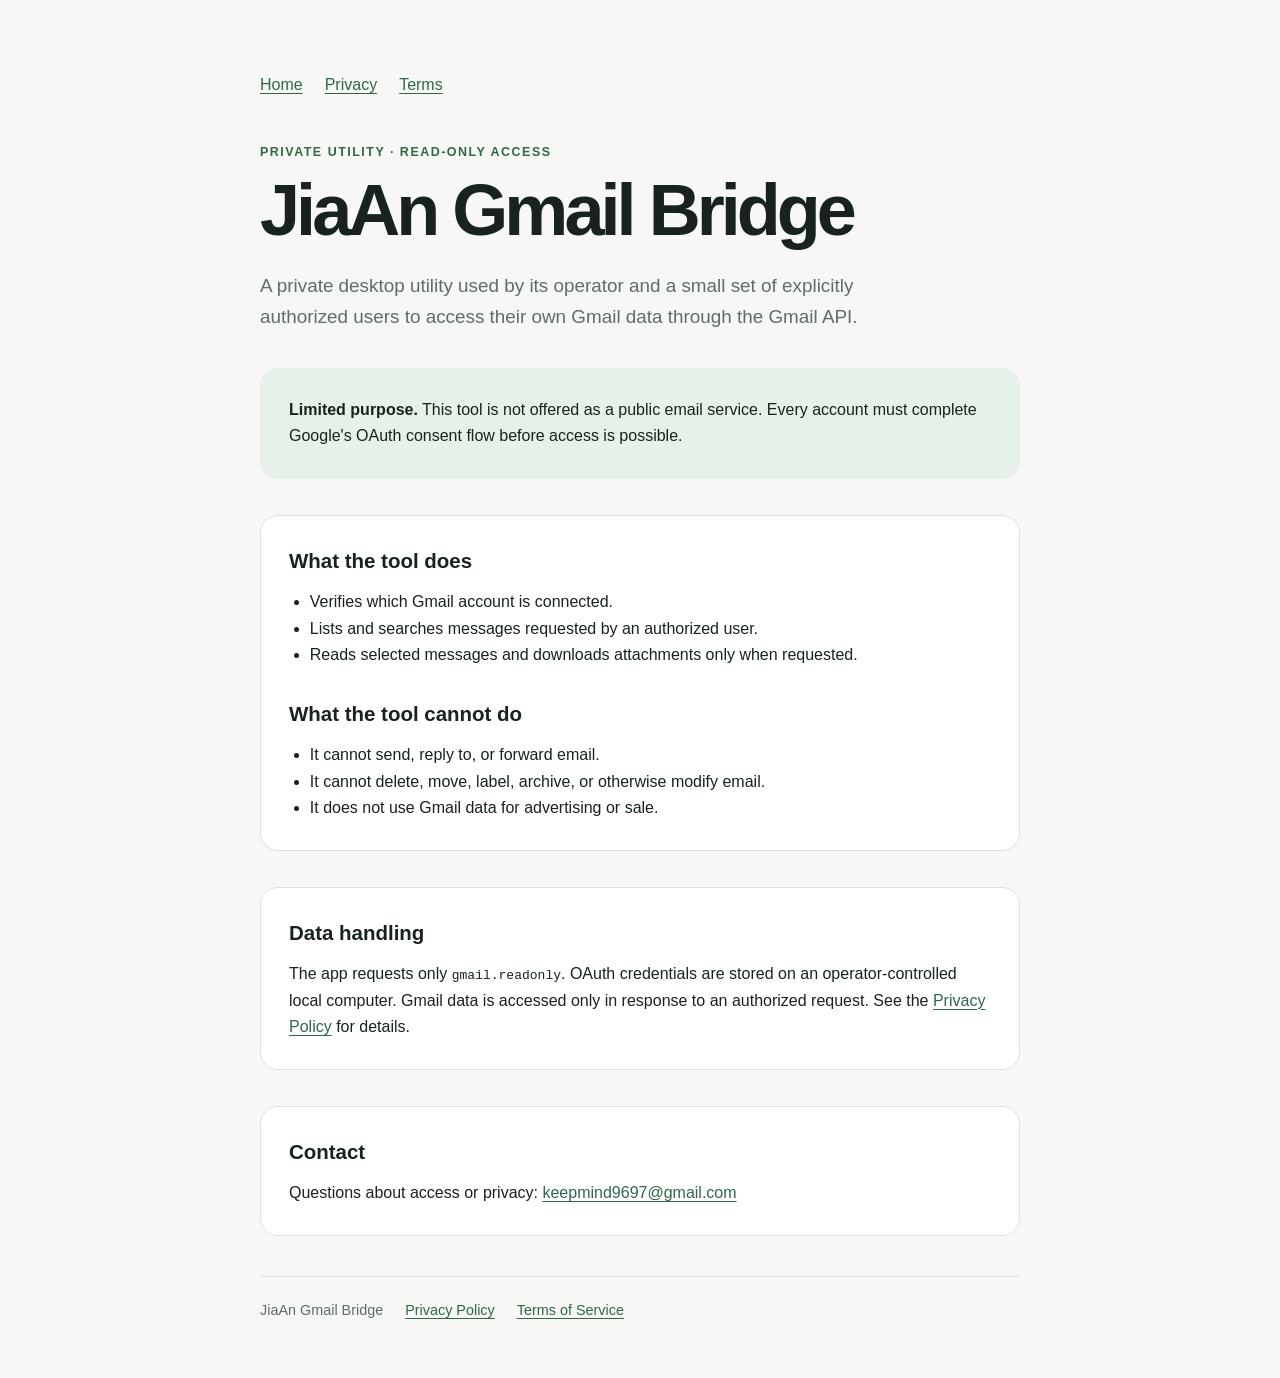
==== index.html @ a02de0f7 "Publish Gmail Bridge OAuth information pages" ====
<!doctype html>
<html lang="en">
  <head>
    <meta charset="utf-8">
    <meta name="viewport" content="width=device-width, initial-scale=1">
    <meta name="description" content="JiaAn Gmail Bridge is a private, read-only Gmail utility for explicitly authorized accounts.">
    <title>JiaAn Gmail Bridge</title>
    <link rel="stylesheet" href="/styles.css">
  </head>
  <body>
    <main>
      <nav aria-label="Policy navigation">
        <a href="/">Home</a>
        <a href="/privacy.html">Privacy</a>
        <a href="/terms.html">Terms</a>
      </nav>

      <p class="eyebrow">Private utility · Read-only access</p>
      <h1>JiaAn Gmail Bridge</h1>
      <p class="lead">
        A private desktop utility used by its operator and a small set of explicitly authorized users to access their own Gmail data through the Gmail API.
      </p>

      <div class="notice">
        <strong>Limited purpose.</strong> This tool is not offered as a public email service. Every account must complete Google's OAuth consent flow before access is possible.
      </div>

      <section>
        <h2>What the tool does</h2>
        <ul>
          <li>Verifies which Gmail account is connected.</li>
          <li>Lists and searches messages requested by an authorized user.</li>
          <li>Reads selected messages and downloads attachments only when requested.</li>
        </ul>

        <h2 style="margin-top: 28px;">What the tool cannot do</h2>
        <ul>
          <li>It cannot send, reply to, or forward email.</li>
          <li>It cannot delete, move, label, archive, or otherwise modify email.</li>
          <li>It does not use Gmail data for advertising or sale.</li>
        </ul>
      </section>

      <section>
        <h2>Data handling</h2>
        <p>
          The app requests only <code>gmail.readonly</code>. OAuth credentials are stored on an operator-controlled local computer. Gmail data is accessed only in response to an authorized request. See the <a href="/privacy.html">Privacy Policy</a> for details.
        </p>
      </section>

      <section>
        <h2>Contact</h2>
        <p>Questions about access or privacy: <a href="mailto:keepmind9697@gmail.com">keepmind9697@gmail.com</a></p>
      </section>

      <footer>
        <span>JiaAn Gmail Bridge</span>
        <a href="/privacy.html">Privacy Policy</a>
        <a href="/terms.html">Terms of Service</a>
      </footer>
    </main>
  </body>
</html>
---- styles.css ----
:root {
  color-scheme: light;
  --ink: #18231d;
  --muted: #5f6d64;
  --paper: #f7f8f5;
  --card: #ffffff;
  --line: #dce2dc;
  --accent: #2f6849;
  --accent-soft: #e5f1e9;
}

* {
  box-sizing: border-box;
}

body {
  margin: 0;
  color: var(--ink);
  background: var(--paper);
  font-family: -apple-system, BlinkMacSystemFont, "Segoe UI", sans-serif;
  line-height: 1.65;
}

main {
  width: min(760px, calc(100% - 32px));
  margin: 0 auto;
  padding: 72px 0 56px;
}

.eyebrow {
  margin: 0 0 12px;
  color: var(--accent);
  font-size: 0.78rem;
  font-weight: 700;
  letter-spacing: 0.12em;
  text-transform: uppercase;
}

h1 {
  margin: 0;
  font-size: clamp(2.2rem, 7vw, 4.5rem);
  letter-spacing: -0.055em;
  line-height: 0.98;
}

.lead {
  max-width: 650px;
  margin: 24px 0 0;
  color: var(--muted);
  font-size: 1.18rem;
}

.notice,
section {
  margin-top: 36px;
  padding: 28px;
  border: 1px solid var(--line);
  border-radius: 18px;
  background: var(--card);
}

.notice {
  background: var(--accent-soft);
  border-color: transparent;
}

h2 {
  margin: 0 0 12px;
  font-size: 1.28rem;
}

h3 {
  margin: 26px 0 6px;
  font-size: 1.05rem;
}

p,
ul {
  margin-top: 10px;
  margin-bottom: 0;
}

ul {
  padding-left: 1.3rem;
}

a {
  color: var(--accent);
  text-decoration-thickness: 1px;
  text-underline-offset: 3px;
}

nav,
footer {
  display: flex;
  flex-wrap: wrap;
  gap: 12px 22px;
  color: var(--muted);
}

nav {
  margin-bottom: 44px;
}

footer {
  margin-top: 40px;
  padding-top: 22px;
  border-top: 1px solid var(--line);
  font-size: 0.9rem;
}

@media (max-width: 560px) {
  main {
    padding-top: 42px;
  }

  .notice,
  section {
    padding: 22px;
    border-radius: 14px;
  }
}
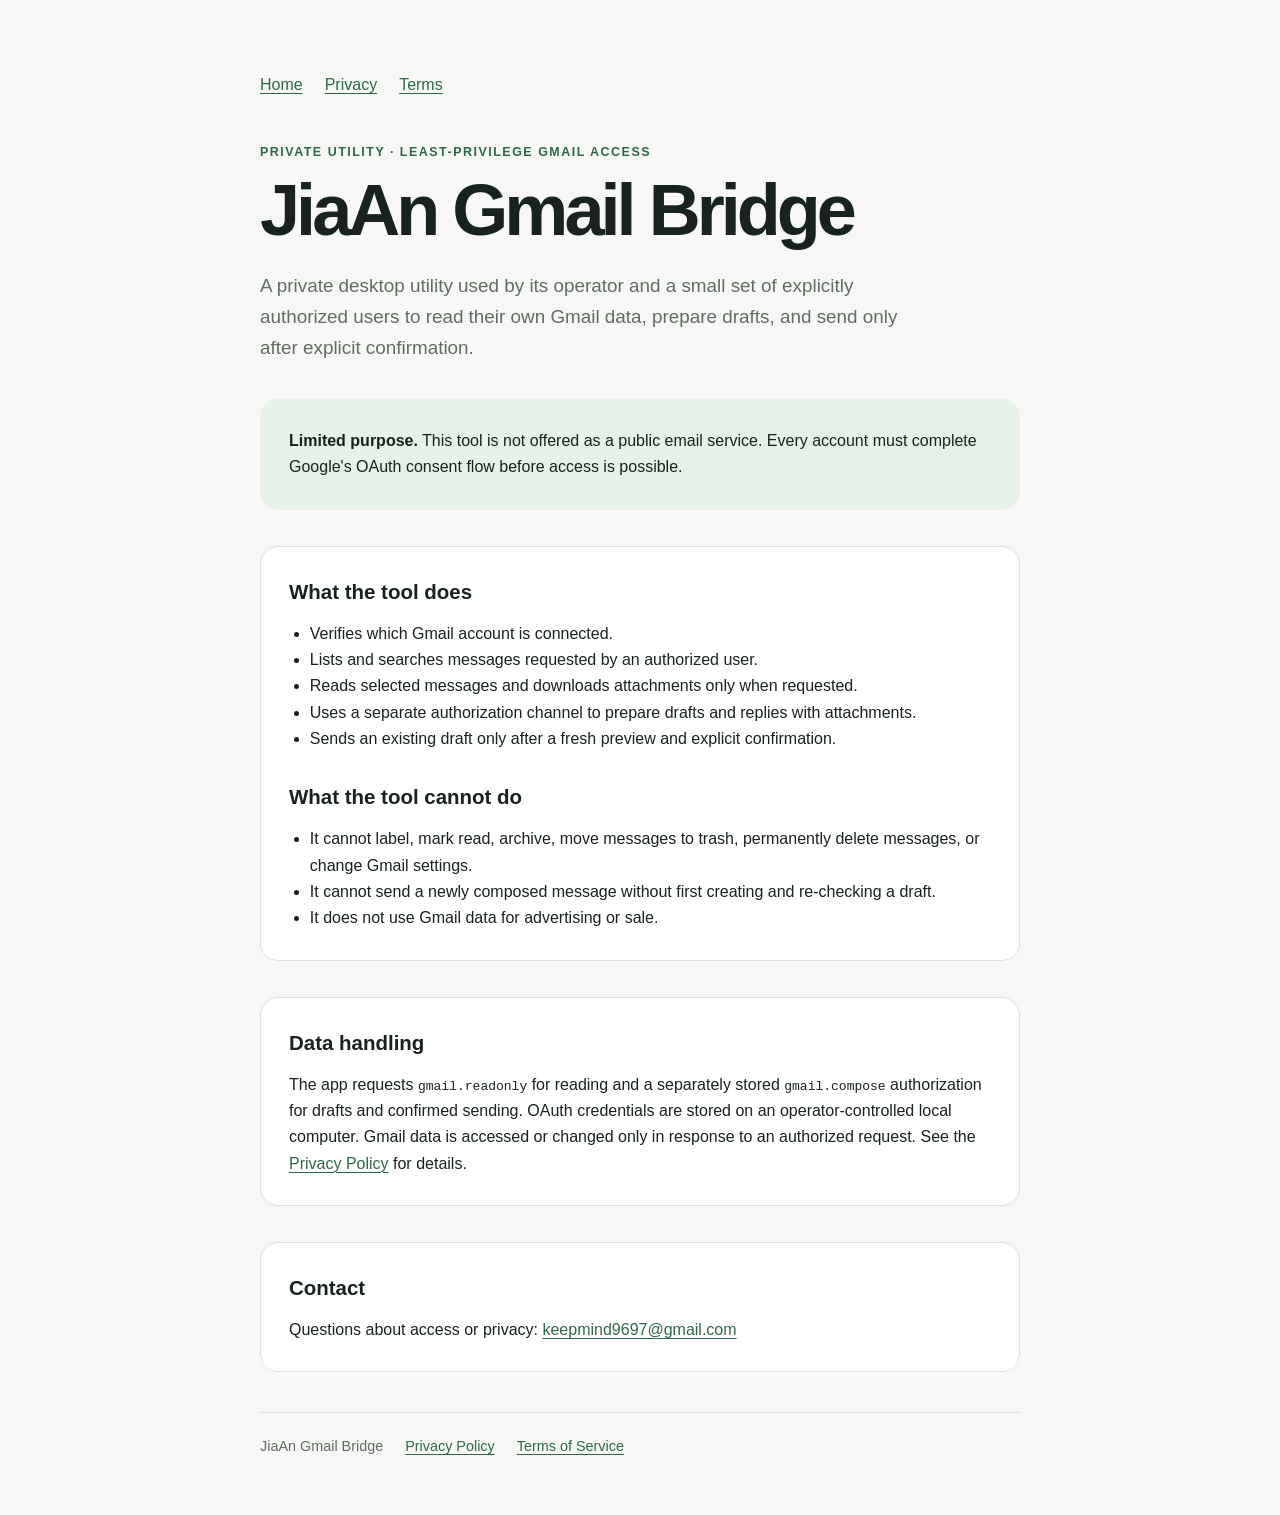
==== commit 434e8dc1: "Document confirmed Gmail compose access" ====
--- a/index.html
+++ b/index.html
@@ -3,7 +3,7 @@
   <head>
     <meta charset="utf-8">
     <meta name="viewport" content="width=device-width, initial-scale=1">
-    <meta name="description" content="JiaAn Gmail Bridge is a private, read-only Gmail utility for explicitly authorized accounts.">
+    <meta name="description" content="JiaAn Gmail Bridge is a private Gmail utility with isolated read-only and confirmed compose channels for explicitly authorized accounts.">
     <title>JiaAn Gmail Bridge</title>
     <link rel="stylesheet" href="/styles.css">
   </head>
@@ -15,10 +15,10 @@
         <a href="/terms.html">Terms</a>
       </nav>
 
-      <p class="eyebrow">Private utility · Read-only access</p>
+      <p class="eyebrow">Private utility · Least-privilege Gmail access</p>
       <h1>JiaAn Gmail Bridge</h1>
       <p class="lead">
-        A private desktop utility used by its operator and a small set of explicitly authorized users to access their own Gmail data through the Gmail API.
+        A private desktop utility used by its operator and a small set of explicitly authorized users to read their own Gmail data, prepare drafts, and send only after explicit confirmation.
       </p>
 
       <div class="notice">
@@ -31,12 +31,14 @@
           <li>Verifies which Gmail account is connected.</li>
           <li>Lists and searches messages requested by an authorized user.</li>
           <li>Reads selected messages and downloads attachments only when requested.</li>
+          <li>Uses a separate authorization channel to prepare drafts and replies with attachments.</li>
+          <li>Sends an existing draft only after a fresh preview and explicit confirmation.</li>
         </ul>
 
         <h2 style="margin-top: 28px;">What the tool cannot do</h2>
         <ul>
-          <li>It cannot send, reply to, or forward email.</li>
-          <li>It cannot delete, move, label, archive, or otherwise modify email.</li>
+          <li>It cannot label, mark read, archive, move messages to trash, permanently delete messages, or change Gmail settings.</li>
+          <li>It cannot send a newly composed message without first creating and re-checking a draft.</li>
           <li>It does not use Gmail data for advertising or sale.</li>
         </ul>
       </section>
@@ -44,7 +46,7 @@
       <section>
         <h2>Data handling</h2>
         <p>
-          The app requests only <code>gmail.readonly</code>. OAuth credentials are stored on an operator-controlled local computer. Gmail data is accessed only in response to an authorized request. See the <a href="/privacy.html">Privacy Policy</a> for details.
+          The app requests <code>gmail.readonly</code> for reading and a separately stored <code>gmail.compose</code> authorization for drafts and confirmed sending. OAuth credentials are stored on an operator-controlled local computer. Gmail data is accessed or changed only in response to an authorized request. See the <a href="/privacy.html">Privacy Policy</a> for details.
         </p>
       </section>
 
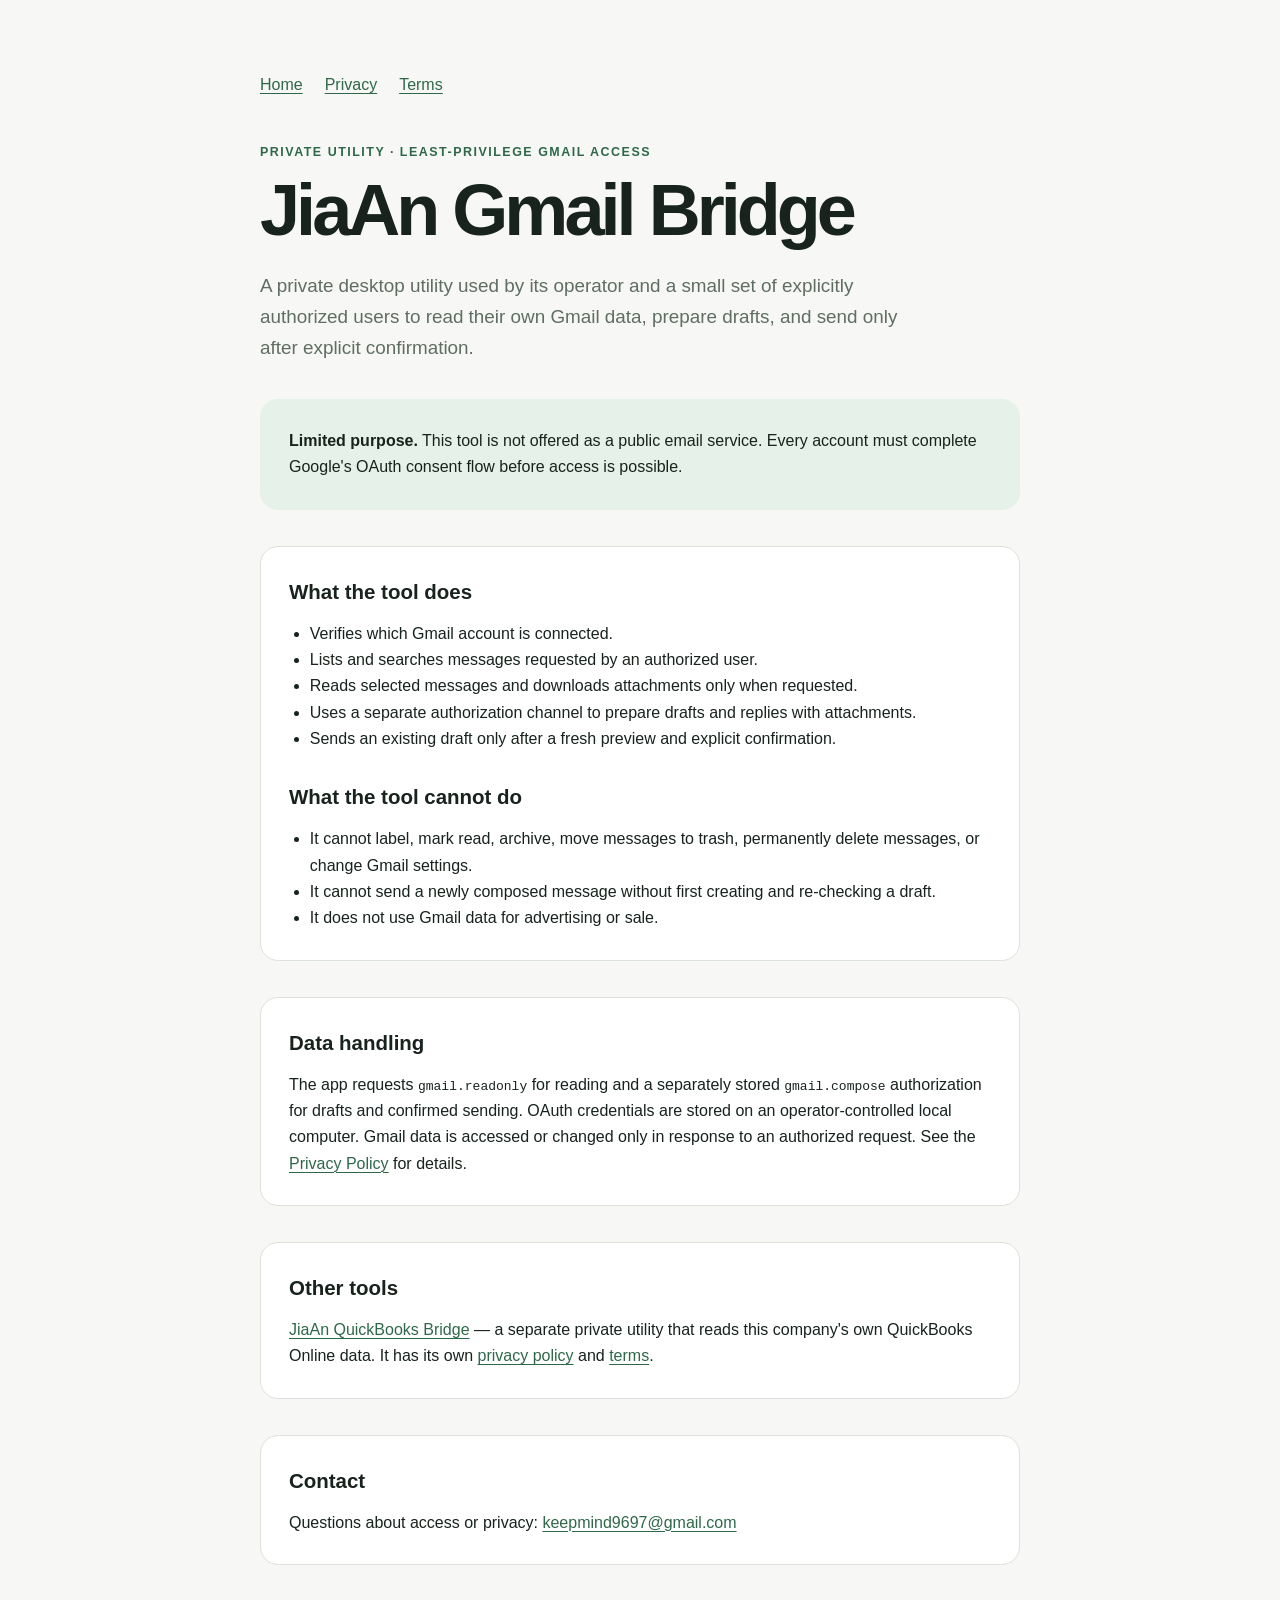
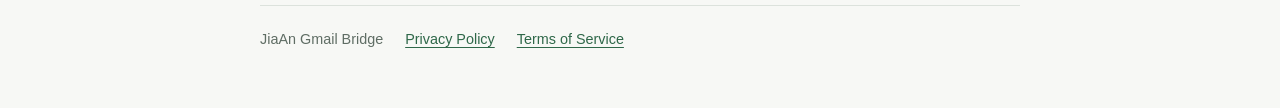
==== commit 281fb77d: "Add QuickBooks Bridge public pages Intuit requires a public EULA, privacy policy, launch URL and con" ====
--- a/index.html
+++ b/index.html
@@ -51,6 +51,13 @@
       </section>
 
       <section>
+        <h2>Other tools</h2>
+        <p>
+          <a href="/qb.html">JiaAn QuickBooks Bridge</a> — a separate private utility that reads this company's own QuickBooks Online data. It has its own <a href="/qb-privacy.html">privacy policy</a> and <a href="/qb-terms.html">terms</a>.
+        </p>
+      </section>
+
+      <section>
         <h2>Contact</h2>
         <p>Questions about access or privacy: <a href="mailto:keepmind9697@gmail.com">keepmind9697@gmail.com</a></p>
       </section>
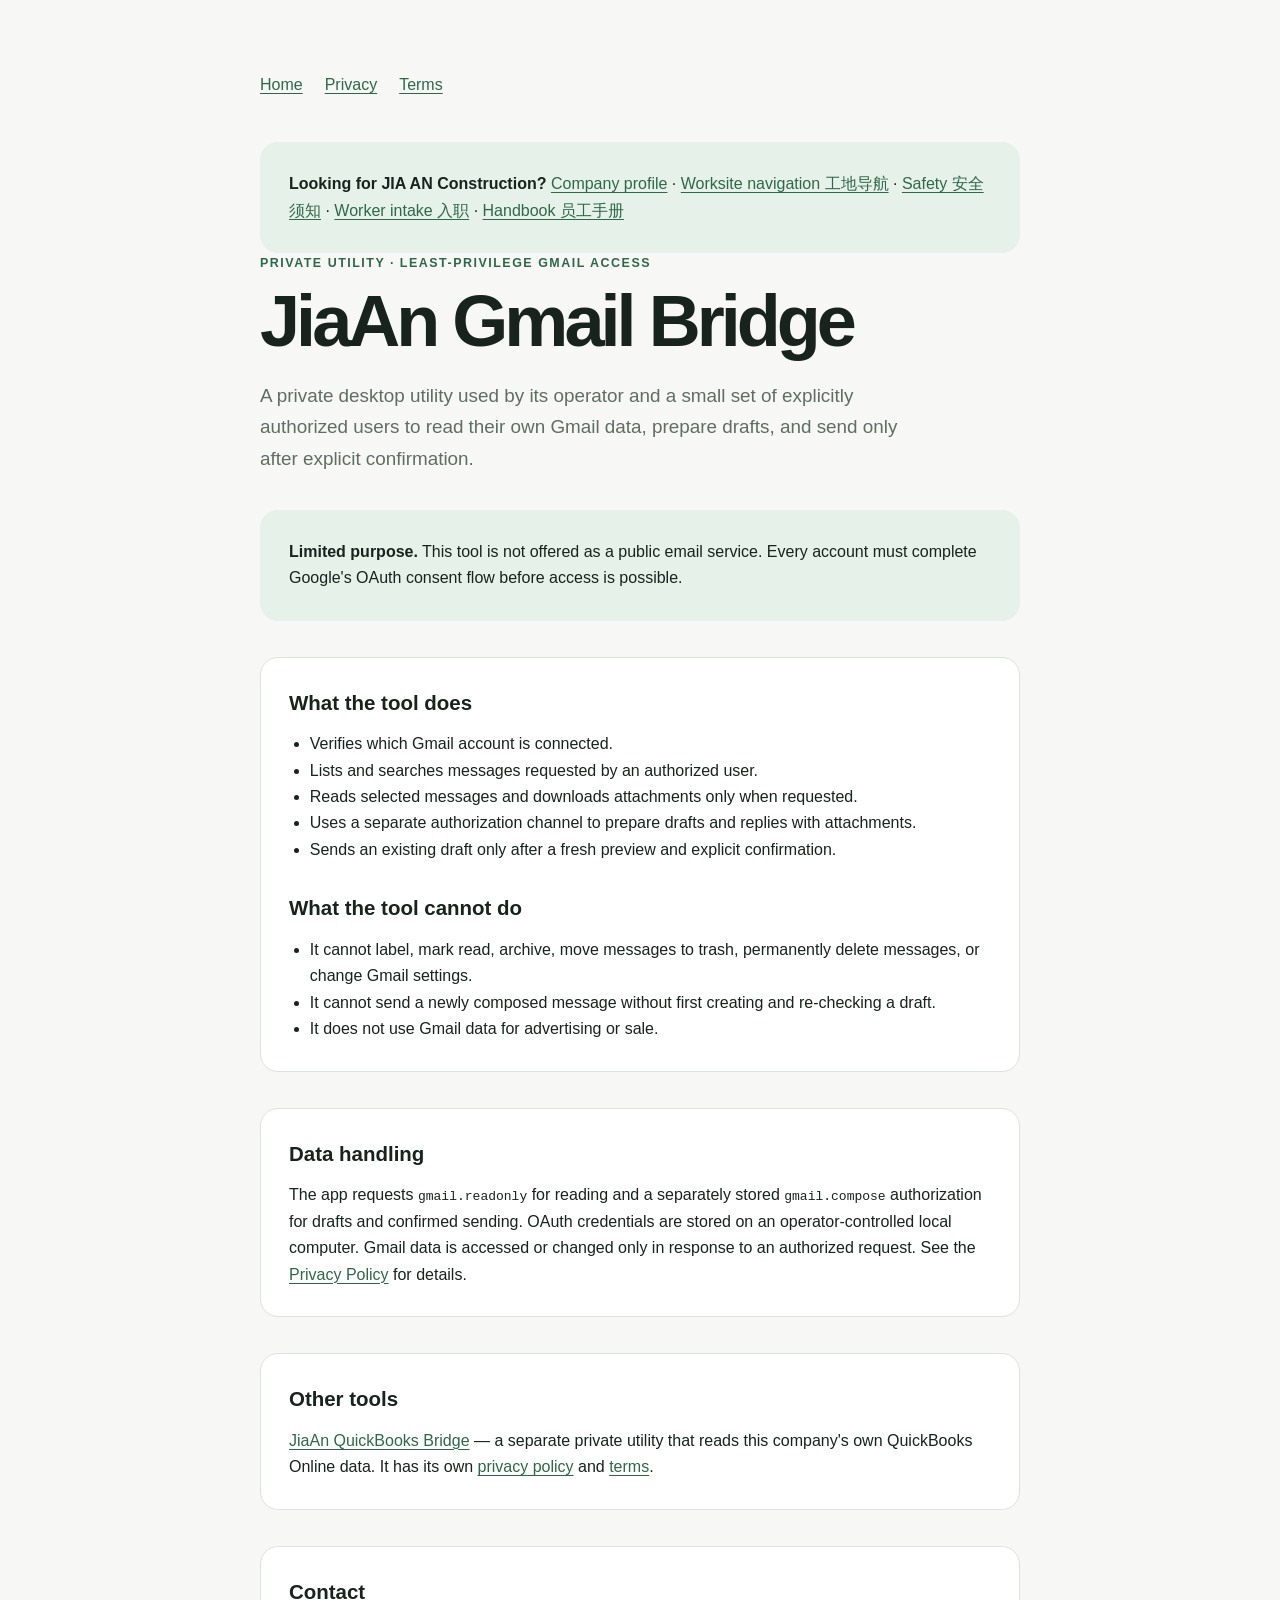
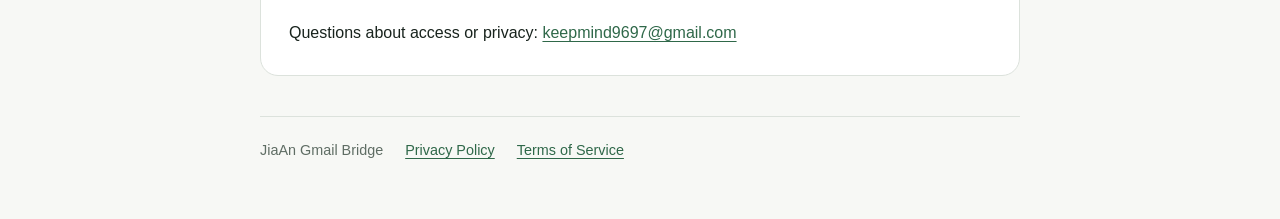
==== commit 5eed777e: "首页加公司入口：公司介绍、工地导航、安全须知、入职、手册；Gmail Bridge 说明原样保留 Co-Authored-By: Claude Opus 5.5 <noreply@anthropic." ====
--- a/index.html
+++ b/index.html
@@ -14,6 +14,15 @@
         <a href="/privacy.html">Privacy</a>
         <a href="/terms.html">Terms</a>
       </nav>
+
+      <div class="notice">
+        <strong>Looking for JIA AN Construction?</strong>
+        <a href="/company-profile/">Company profile</a> ·
+        <a href="/site-nav/">Worksite navigation 工地导航</a> ·
+        <a href="/safety/">Safety 安全须知</a> ·
+        <a href="/worker-intake/">Worker intake 入职</a> ·
+        <a href="/handbook/">Handbook 员工手册</a>
+      </div>
 
       <p class="eyebrow">Private utility · Least-privilege Gmail access</p>
       <h1>JiaAn Gmail Bridge</h1>
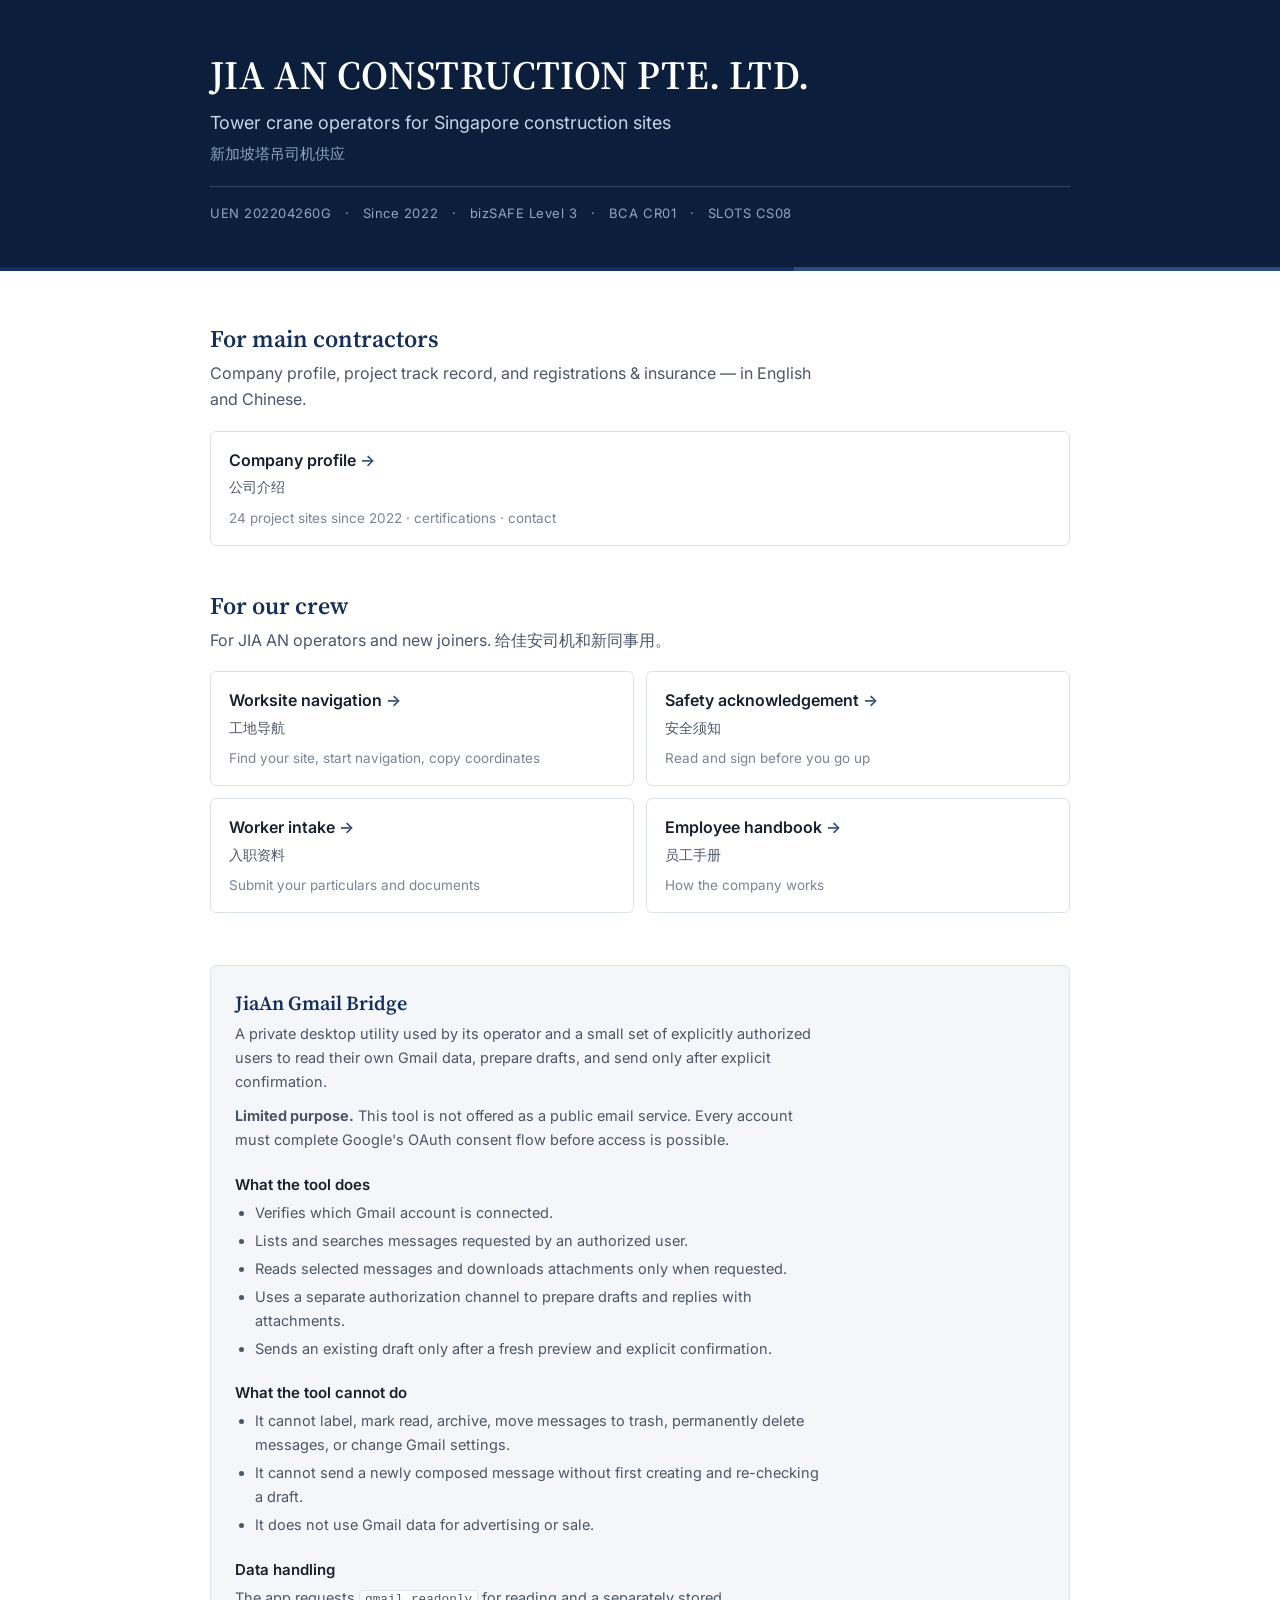
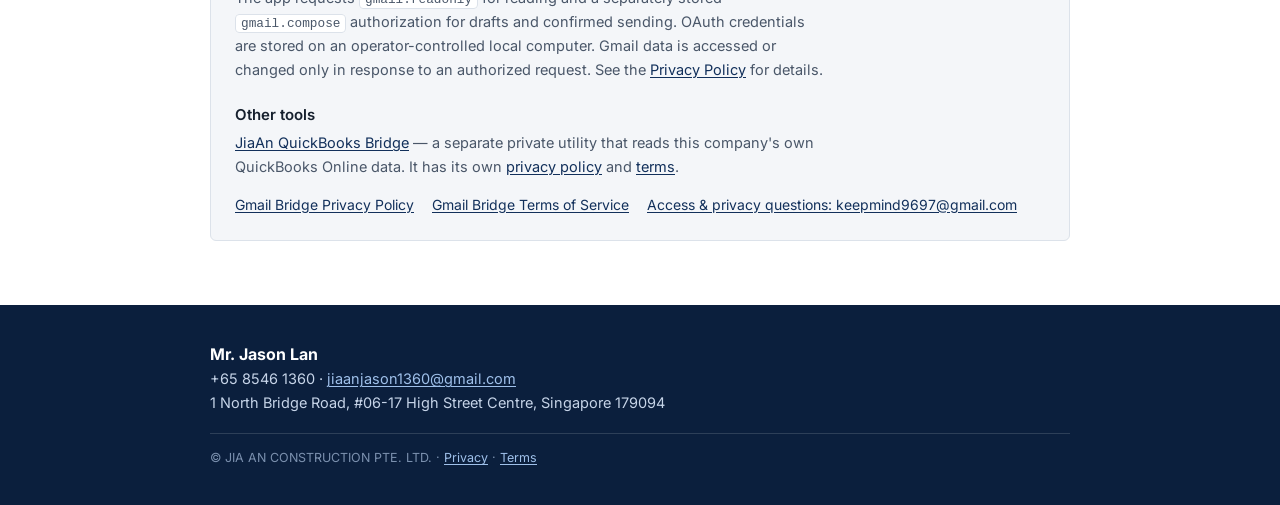
==== commit 0d8cfc7c: "首页改成与公司介绍同一套视觉：海军蓝信头、工具卡片；Gmail Bridge 说明全文保留在下方 Co-Authored-By: Claude Opus 5.5 <noreply@anthropic." ====
--- a/index.html
+++ b/index.html
@@ -1,81 +1,166 @@
 <!doctype html>
 <html lang="en">
-  <head>
-    <meta charset="utf-8">
-    <meta name="viewport" content="width=device-width, initial-scale=1">
-    <meta name="description" content="JiaAn Gmail Bridge is a private Gmail utility with isolated read-only and confirmed compose channels for explicitly authorized accounts.">
-    <title>JiaAn Gmail Bridge</title>
-    <link rel="stylesheet" href="/styles.css">
-  </head>
-  <body>
-    <main>
-      <nav aria-label="Policy navigation">
-        <a href="/">Home</a>
-        <a href="/privacy.html">Privacy</a>
-        <a href="/terms.html">Terms</a>
-      </nav>
+<head>
+<meta charset="utf-8">
+<meta name="viewport" content="width=device-width,initial-scale=1">
+<title>JIA AN Construction Pte. Ltd.</title>
+<meta name="description" content="JIA AN Construction — tower crane operators for Singapore construction sites. Company profile, worksite navigation and crew tools. Also home of JiaAn Gmail Bridge, a private Gmail utility.">
+<link rel="preconnect" href="https://fonts.googleapis.com">
+<link rel="preconnect" href="https://fonts.gstatic.com" crossorigin>
+<link href="https://fonts.googleapis.com/css2?family=Source+Serif+4:opsz,wght@8..60,400;8..60,600&family=Inter:wght@400;500;600;700&display=swap" rel="stylesheet">
+<!-- 与 company-profile 同一套视觉：深海军蓝信头、Source Serif 标题、Inter 正文 -->
+<style>
+:root{
+  --navy:#12305B; --navy-l:#2C4E7E;
+  --ink:#16202E; --ink-2:#4A5769; --ink-3:#78859A;
+  --ground:#FFFFFF; --ground-2:#F4F6F9; --rule:#DCE2EA;
+  --serif:"Source Serif 4",Georgia,"Songti SC",serif;
+  --sans:Inter,-apple-system,"PingFang SC","Hiragino Sans GB",sans-serif;
+}
+@media (prefers-color-scheme: dark){
+  :root:not([data-theme="light"]){
+    --navy:#9FC0EA; --navy-l:#6F93C2; --ink:#E6EAF0; --ink-2:#AEB8C6; --ink-3:#7D8898;
+    --ground:#0E1622; --ground-2:#152033; --rule:#243247;
+  }
+}
+:root[data-theme="dark"]{
+  --navy:#9FC0EA; --navy-l:#6F93C2; --ink:#E6EAF0; --ink-2:#AEB8C6; --ink-3:#7D8898;
+  --ground:#0E1622; --ground-2:#152033; --rule:#243247;
+}
+*{box-sizing:border-box}
+html{-webkit-text-size-adjust:100%}
+body{margin:0;background:var(--ground);color:var(--ink);font:400 16px/1.65 var(--sans);overflow-x:hidden}
+a{color:var(--navy);text-underline-offset:2px}
+.in{max-width:860px;margin:0 auto}
 
-      <div class="notice">
-        <strong>Looking for JIA AN Construction?</strong>
-        <a href="/company-profile/">Company profile</a> ·
-        <a href="/site-nav/">Worksite navigation 工地导航</a> ·
-        <a href="/safety/">Safety 安全须知</a> ·
-        <a href="/worker-intake/">Worker intake 入职</a> ·
-        <a href="/handbook/">Handbook 员工手册</a>
-      </div>
+.head{background:#0B1F3D;color:#fff;padding:52px 24px 42px}
+.head h1{font:600 clamp(26px,5vw,40px)/1.15 var(--serif);margin:0 0 10px;letter-spacing:.01em;text-wrap:balance}
+.head .tag{font-size:clamp(15px,2.4vw,18px);color:#C6D4E8;margin:0 0 4px}
+.head .tag-zh{font-size:15px;color:#8FA6C4;margin:0 0 20px}
+.head .meta{font-size:13px;color:#8FA6C4;letter-spacing:.04em;border-top:1px solid rgba(255,255,255,.16);padding-top:16px;margin:0}
+.rule{height:4px;background:linear-gradient(90deg,#12305B 0 62%,#2C4E7E 62%)}
 
-      <p class="eyebrow">Private utility · Least-privilege Gmail access</p>
-      <h1>JiaAn Gmail Bridge</h1>
-      <p class="lead">
-        A private desktop utility used by its operator and a small set of explicitly authorized users to read their own Gmail data, prepare drafts, and send only after explicit confirmation.
-      </p>
+main{padding:8px 24px 64px}
+h2{font:600 clamp(20px,3.4vw,24px)/1.3 var(--serif);color:var(--navy);margin:44px 0 6px}
+.lede{color:var(--ink-2);margin:0 0 18px;max-width:62ch}
 
-      <div class="notice">
-        <strong>Limited purpose.</strong> This tool is not offered as a public email service. Every account must complete Google's OAuth consent flow before access is possible.
-      </div>
+.grid{display:grid;grid-template-columns:repeat(auto-fit,minmax(300px,1fr));gap:12px}
+.card{display:flex;flex-direction:column;gap:4px;padding:18px 18px 16px;border:1px solid var(--rule);
+  border-radius:6px;background:var(--ground);text-decoration:none;color:inherit;
+  transition:border-color .15s, background .15s}
+.card:hover{border-color:var(--navy-l);background:var(--ground-2)}
+.card:focus-visible{outline:2px solid var(--navy);outline-offset:2px}
+.card b{font:600 16px/1.35 var(--sans);color:var(--ink)}
+.card b::after{content:" →";color:var(--navy-l)}
+.card .zh{font-size:14px;color:var(--ink-2)}
+.card .d{font-size:13.5px;color:var(--ink-3);margin-top:4px}
 
-      <section>
-        <h2>What the tool does</h2>
-        <ul>
-          <li>Verifies which Gmail account is connected.</li>
-          <li>Lists and searches messages requested by an authorized user.</li>
-          <li>Reads selected messages and downloads attachments only when requested.</li>
-          <li>Uses a separate authorization channel to prepare drafts and replies with attachments.</li>
-          <li>Sends an existing draft only after a fresh preview and explicit confirmation.</li>
-        </ul>
+.util{margin-top:52px;padding:24px;background:var(--ground-2);border:1px solid var(--rule);border-radius:6px}
+.util h2{margin-top:0;font-size:20px}
+.util h3{font:600 15px/1.4 var(--sans);margin:22px 0 6px;color:var(--ink)}
+.util p,.util ul{font-size:14.5px;color:var(--ink-2);max-width:66ch;margin:0 0 10px}
+.util ul{padding-left:20px}
+.util li{margin-bottom:4px}
+.util code{background:var(--ground);border:1px solid var(--rule);border-radius:4px;padding:1px 5px;font-size:.88em;
+  font-family:ui-monospace,SFMono-Regular,Menlo,monospace}
+.util .links{display:flex;flex-wrap:wrap;gap:6px 18px;font-size:14px;margin-top:14px}
 
-        <h2 style="margin-top: 28px;">What the tool cannot do</h2>
-        <ul>
-          <li>It cannot label, mark read, archive, move messages to trash, permanently delete messages, or change Gmail settings.</li>
-          <li>It cannot send a newly composed message without first creating and re-checking a draft.</li>
-          <li>It does not use Gmail data for advertising or sale.</li>
-        </ul>
-      </section>
+footer{background:#0B1F3D;color:#C6D4E8;padding:36px 24px;font-size:14.5px}
+footer b{color:#fff;font-size:16px}
+footer a{color:#9FC0EA}
+footer .fine{margin-top:18px;padding-top:14px;font-size:12.5px;color:#7B90AE;border-top:1px solid rgba(255,255,255,.14)}
+</style>
+</head>
+<body>
 
-      <section>
-        <h2>Data handling</h2>
-        <p>
-          The app requests <code>gmail.readonly</code> for reading and a separately stored <code>gmail.compose</code> authorization for drafts and confirmed sending. OAuth credentials are stored on an operator-controlled local computer. Gmail data is accessed or changed only in response to an authorized request. See the <a href="/privacy.html">Privacy Policy</a> for details.
-        </p>
-      </section>
+<header class="head"><div class="in">
+  <h1>JIA AN CONSTRUCTION PTE. LTD.</h1>
+  <p class="tag">Tower crane operators for Singapore construction sites</p>
+  <p class="tag-zh">新加坡塔吊司机供应</p>
+  <p class="meta">UEN 202204260G　·　Since 2022　·　bizSAFE Level 3　·　BCA CR01　·　SLOTS CS08</p>
+</div></header>
+<div class="rule"></div>
 
-      <section>
-        <h2>Other tools</h2>
-        <p>
-          <a href="/qb.html">JiaAn QuickBooks Bridge</a> — a separate private utility that reads this company's own QuickBooks Online data. It has its own <a href="/qb-privacy.html">privacy policy</a> and <a href="/qb-terms.html">terms</a>.
-        </p>
-      </section>
+<main><div class="in">
 
-      <section>
-        <h2>Contact</h2>
-        <p>Questions about access or privacy: <a href="mailto:keepmind9697@gmail.com">keepmind9697@gmail.com</a></p>
-      </section>
+  <h2>For main contractors</h2>
+  <p class="lede">Company profile, project track record, and registrations &amp; insurance — in English and Chinese.</p>
+  <div class="grid">
+    <a class="card" href="/company-profile/">
+      <b>Company profile</b><span class="zh">公司介绍</span>
+      <span class="d">24 project sites since 2022 · certifications · contact</span>
+    </a>
+  </div>
 
-      <footer>
-        <span>JiaAn Gmail Bridge</span>
-        <a href="/privacy.html">Privacy Policy</a>
-        <a href="/terms.html">Terms of Service</a>
-      </footer>
-    </main>
-  </body>
+  <h2>For our crew</h2>
+  <p class="lede">For JIA AN operators and new joiners. 给佳安司机和新同事用。</p>
+  <div class="grid">
+    <a class="card" href="/site-nav/">
+      <b>Worksite navigation</b><span class="zh">工地导航</span>
+      <span class="d">Find your site, start navigation, copy coordinates</span>
+    </a>
+    <a class="card" href="/safety/">
+      <b>Safety acknowledgement</b><span class="zh">安全须知</span>
+      <span class="d">Read and sign before you go up</span>
+    </a>
+    <a class="card" href="/worker-intake/">
+      <b>Worker intake</b><span class="zh">入职资料</span>
+      <span class="d">Submit your particulars and documents</span>
+    </a>
+    <a class="card" href="/handbook/">
+      <b>Employee handbook</b><span class="zh">员工手册</span>
+      <span class="d">How the company works</span>
+    </a>
+  </div>
+
+  <section class="util" id="gmail-bridge" aria-labelledby="gb">
+    <h2 id="gb">JiaAn Gmail Bridge</h2>
+    <p>
+      A private desktop utility used by its operator and a small set of explicitly authorized users to read their own Gmail data, prepare drafts, and send only after explicit confirmation.
+    </p>
+    <p><strong>Limited purpose.</strong> This tool is not offered as a public email service. Every account must complete Google's OAuth consent flow before access is possible.</p>
+
+    <h3>What the tool does</h3>
+    <ul>
+      <li>Verifies which Gmail account is connected.</li>
+      <li>Lists and searches messages requested by an authorized user.</li>
+      <li>Reads selected messages and downloads attachments only when requested.</li>
+      <li>Uses a separate authorization channel to prepare drafts and replies with attachments.</li>
+      <li>Sends an existing draft only after a fresh preview and explicit confirmation.</li>
+    </ul>
+
+    <h3>What the tool cannot do</h3>
+    <ul>
+      <li>It cannot label, mark read, archive, move messages to trash, permanently delete messages, or change Gmail settings.</li>
+      <li>It cannot send a newly composed message without first creating and re-checking a draft.</li>
+      <li>It does not use Gmail data for advertising or sale.</li>
+    </ul>
+
+    <h3>Data handling</h3>
+    <p>
+      The app requests <code>gmail.readonly</code> for reading and a separately stored <code>gmail.compose</code> authorization for drafts and confirmed sending. OAuth credentials are stored on an operator-controlled local computer. Gmail data is accessed or changed only in response to an authorized request. See the <a href="/privacy.html">Privacy Policy</a> for details.
+    </p>
+
+    <h3>Other tools</h3>
+    <p>
+      <a href="/qb.html">JiaAn QuickBooks Bridge</a> — a separate private utility that reads this company's own QuickBooks Online data. It has its own <a href="/qb-privacy.html">privacy policy</a> and <a href="/qb-terms.html">terms</a>.
+    </p>
+
+    <div class="links">
+      <a href="/privacy.html">Gmail Bridge Privacy Policy</a>
+      <a href="/terms.html">Gmail Bridge Terms of Service</a>
+      <a href="mailto:keepmind9697@gmail.com">Access &amp; privacy questions: keepmind9697@gmail.com</a>
+    </div>
+  </section>
+
+</div></main>
+
+<footer><div class="in">
+  <b>Mr. Jason Lan</b><br>
+  +65 8546 1360 · <a href="mailto:jiaanjason1360@gmail.com">jiaanjason1360@gmail.com</a><br>
+  1 North Bridge Road, #06-17 High Street Centre, Singapore 179094
+  <div class="fine">© JIA AN CONSTRUCTION PTE. LTD. · <a href="/privacy.html">Privacy</a> · <a href="/terms.html">Terms</a></div>
+</div></footer>
+
+</body>
 </html>
